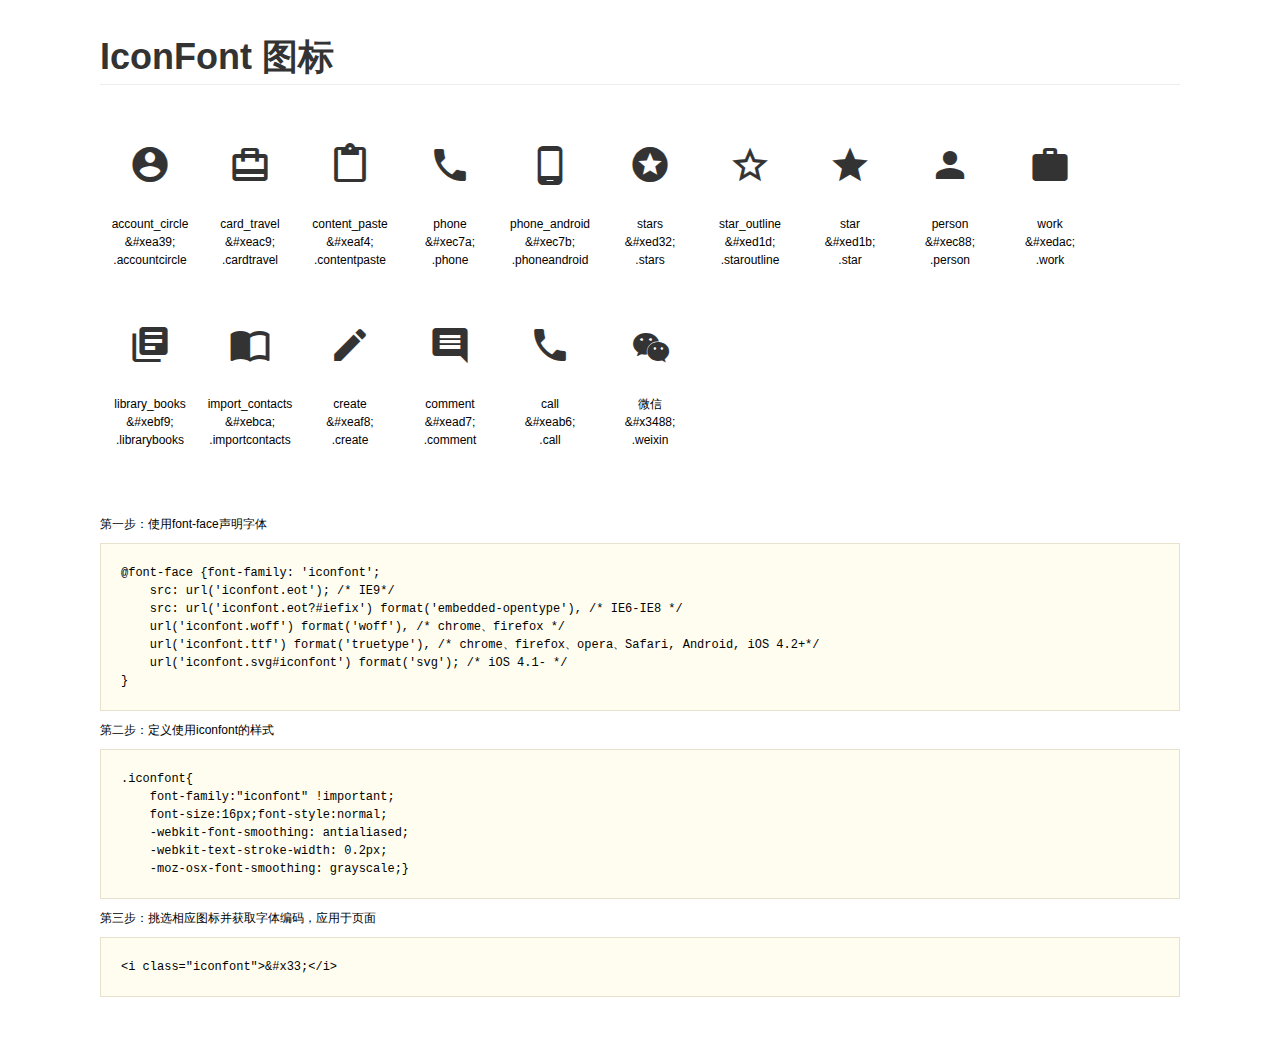
==== static/fonts/demo.html @ f4328b02 "commit" ====
<!DOCTYPE html>
<html>
<head>
    <meta charset="utf-8"/>
    <title>IconFont</title>
    <link rel="stylesheet" href="demo.css">
    <link rel="stylesheet" href="iconfont.css">
</head>
<body>
    <div class="main">
        <h1>IconFont 图标</h1>
        <ul class="icon_lists clear">
            
                <li>
                <i class="icon iconfont">&#xea39;</i>
                    <div class="name">account_circle</div>
                    <div class="code">&amp;#xea39;</div>
                    <div class="fontclass">.accountcircle</div>
                </li>
            
                <li>
                <i class="icon iconfont">&#xeac9;</i>
                    <div class="name">card_travel</div>
                    <div class="code">&amp;#xeac9;</div>
                    <div class="fontclass">.cardtravel</div>
                </li>
            
                <li>
                <i class="icon iconfont">&#xeaf4;</i>
                    <div class="name">content_paste</div>
                    <div class="code">&amp;#xeaf4;</div>
                    <div class="fontclass">.contentpaste</div>
                </li>
            
                <li>
                <i class="icon iconfont">&#xec7a;</i>
                    <div class="name">phone</div>
                    <div class="code">&amp;#xec7a;</div>
                    <div class="fontclass">.phone</div>
                </li>
            
                <li>
                <i class="icon iconfont">&#xec7b;</i>
                    <div class="name">phone_android</div>
                    <div class="code">&amp;#xec7b;</div>
                    <div class="fontclass">.phoneandroid</div>
                </li>
            
                <li>
                <i class="icon iconfont">&#xed32;</i>
                    <div class="name">stars</div>
                    <div class="code">&amp;#xed32;</div>
                    <div class="fontclass">.stars</div>
                </li>
            
                <li>
                <i class="icon iconfont">&#xed1d;</i>
                    <div class="name">star_outline</div>
                    <div class="code">&amp;#xed1d;</div>
                    <div class="fontclass">.staroutline</div>
                </li>
            
                <li>
                <i class="icon iconfont">&#xed1b;</i>
                    <div class="name">star</div>
                    <div class="code">&amp;#xed1b;</div>
                    <div class="fontclass">.star</div>
                </li>
            
                <li>
                <i class="icon iconfont">&#xec88;</i>
                    <div class="name">person</div>
                    <div class="code">&amp;#xec88;</div>
                    <div class="fontclass">.person</div>
                </li>
            
                <li>
                <i class="icon iconfont">&#xedac;</i>
                    <div class="name">work</div>
                    <div class="code">&amp;#xedac;</div>
                    <div class="fontclass">.work</div>
                </li>
            
                <li>
                <i class="icon iconfont">&#xebf9;</i>
                    <div class="name">library_books</div>
                    <div class="code">&amp;#xebf9;</div>
                    <div class="fontclass">.librarybooks</div>
                </li>
            
                <li>
                <i class="icon iconfont">&#xebca;</i>
                    <div class="name">import_contacts</div>
                    <div class="code">&amp;#xebca;</div>
                    <div class="fontclass">.importcontacts</div>
                </li>
            
                <li>
                <i class="icon iconfont">&#xeaf8;</i>
                    <div class="name">create</div>
                    <div class="code">&amp;#xeaf8;</div>
                    <div class="fontclass">.create</div>
                </li>
            
                <li>
                <i class="icon iconfont">&#xead7;</i>
                    <div class="name">comment</div>
                    <div class="code">&amp;#xead7;</div>
                    <div class="fontclass">.comment</div>
                </li>
            
                <li>
                <i class="icon iconfont">&#xeab6;</i>
                    <div class="name">call</div>
                    <div class="code">&amp;#xeab6;</div>
                    <div class="fontclass">.call</div>
                </li>
            
                <li>
                <i class="icon iconfont">&#x3488;</i>
                    <div class="name">微信</div>
                    <div class="code">&amp;#x3488;</div>
                    <div class="fontclass">.weixin</div>
                </li>
            
        </ul>


        <div class="helps">
            第一步：使用font-face声明字体
            <pre>
@font-face {font-family: 'iconfont';
    src: url('iconfont.eot'); /* IE9*/
    src: url('iconfont.eot?#iefix') format('embedded-opentype'), /* IE6-IE8 */
    url('iconfont.woff') format('woff'), /* chrome、firefox */
    url('iconfont.ttf') format('truetype'), /* chrome、firefox、opera、Safari, Android, iOS 4.2+*/
    url('iconfont.svg#iconfont') format('svg'); /* iOS 4.1- */
}
</pre>
第二步：定义使用iconfont的样式
            <pre>
.iconfont{
    font-family:"iconfont" !important;
    font-size:16px;font-style:normal;
    -webkit-font-smoothing: antialiased;
    -webkit-text-stroke-width: 0.2px;
    -moz-osx-font-smoothing: grayscale;}
</pre>
第三步：挑选相应图标并获取字体编码，应用于页面
<pre>
&lt;i class="iconfont"&gt;&amp;#x33;&lt;/i&gt;
</pre>
        </div>

    </div>
</body>
</html>
---- static/fonts/demo.css ----
*{margin: 0;padding: 0;list-style: none;}
/*
KISSY CSS Reset
理念：1. reset 的目的不是清除浏览器的默认样式，这仅是部分工作。清除和重置是紧密不可分的。
2. reset 的目的不是让默认样式在所有浏览器下一致，而是减少默认样式有可能带来的问题。
3. reset 期望提供一套普适通用的基础样式。但没有银弹，推荐根据具体需求，裁剪和修改后再使用。
特色：1. 适应中文；2. 基于最新主流浏览器。
维护：玉伯<lifesinger@gmail.com>, 正淳<ragecarrier@gmail.com>
 */

/** 清除内外边距 **/
body, h1, h2, h3, h4, h5, h6, hr, p, blockquote, /* structural elements 结构元素 */
dl, dt, dd, ul, ol, li, /* list elements 列表元素 */
pre, /* text formatting elements 文本格式元素 */
form, fieldset, legend, button, input, textarea, /* form elements 表单元素 */
th, td /* table elements 表格元素 */ {
  margin: 0;
  padding: 0;
}

/** 设置默认字体 **/
body,
button, input, select, textarea /* for ie */ {
  font: 12px/1.5 tahoma, arial, \5b8b\4f53, sans-serif;
}
h1, h2, h3, h4, h5, h6 { font-size: 100%; }
address, cite, dfn, em, var { font-style: normal; } /* 将斜体扶正 */
code, kbd, pre, samp { font-family: courier new, courier, monospace; } /* 统一等宽字体 */
small { font-size: 12px; } /* 小于 12px 的中文很难阅读，让 small 正常化 */

/** 重置列表元素 **/
ul, ol { list-style: none; }

/** 重置文本格式元素 **/
a { text-decoration: none; }
a:hover { text-decoration: underline; }


/** 重置表单元素 **/
legend { color: #000; } /* for ie6 */
fieldset, img { border: 0; } /* img 搭车：让链接里的 img 无边框 */
button, input, select, textarea { font-size: 100%; } /* 使得表单元素在 ie 下能继承字体大小 */
/* 注：optgroup 无法扶正 */

/** 重置表格元素 **/
table { border-collapse: collapse; border-spacing: 0; }

/* 清除浮动 */
.ks-clear:after, .clear:after {
  content: '\20';
  display: block;
  height: 0;
  clear: both;
}
.ks-clear, .clear {
  *zoom: 1;
}

.main {padding: 30px 100px;}
.main h1{font-size:36px; color:#333; text-align:left;margin-bottom:30px; border-bottom: 1px solid #eee;}

.helps{margin-top:40px;}
.helps pre{
  padding:20px;
  margin:10px 0;
  border:solid 1px #e7e1cd;
  background-color: #fffdef;
  overflow: auto;
}

.icon_lists li{
  float:left;
  width: 100px;
  height:180px;
  text-align: center;
}
.icon_lists .icon{
  font-size: 42px;
  line-height: 100px;
  margin: 10px 0;
  color:#333;
  -webkit-transition: font-size 0.25s ease-out 0s;
  -moz-transition: font-size 0.25s ease-out 0s;
  transition: font-size 0.25s ease-out 0s;

}
.icon_lists .icon:hover{
  font-size: 100px;
}
---- static/fonts/iconfont.css ----
@font-face {font-family: "iconfont";
  src: url('iconfont.eot?t=1471761507'); /* IE9*/
  src: url('iconfont.eot?t=1471761507#iefix') format('embedded-opentype'), /* IE6-IE8 */
  url('iconfont.woff?t=1471761507') format('woff'), /* chrome, firefox */
  url('iconfont.ttf?t=1471761507') format('truetype'), /* chrome, firefox, opera, Safari, Android, iOS 4.2+*/
  url('iconfont.svg?t=1471761507#iconfont') format('svg'); /* iOS 4.1- */
}

.iconfont {
  font-family:"iconfont" !important;
  font-size:16px;
  font-style:normal;
  -webkit-font-smoothing: antialiased;
  -webkit-text-stroke-width: 0.2px;
  -moz-osx-font-smoothing: grayscale;
}
.icon-accountcircle:before { content: "\ea39"; }
.icon-cardtravel:before { content: "\eac9"; }
.icon-contentpaste:before { content: "\eaf4"; }
.icon-phone:before { content: "\ec7a"; }
.icon-phoneandroid:before { content: "\ec7b"; }
.icon-stars:before { content: "\ed32"; }
.icon-staroutline:before { content: "\ed1d"; }
.icon-star:before { content: "\ed1b"; }
.icon-person:before { content: "\ec88"; }
.icon-work:before { content: "\edac"; }
.icon-librarybooks:before { content: "\ebf9"; }
.icon-importcontacts:before { content: "\ebca"; }
.icon-create:before { content: "\eaf8"; }
.icon-comment:before { content: "\ead7"; }
.icon-call:before { content: "\eab6"; }
.icon-weixin:before { content: "\3488"; }
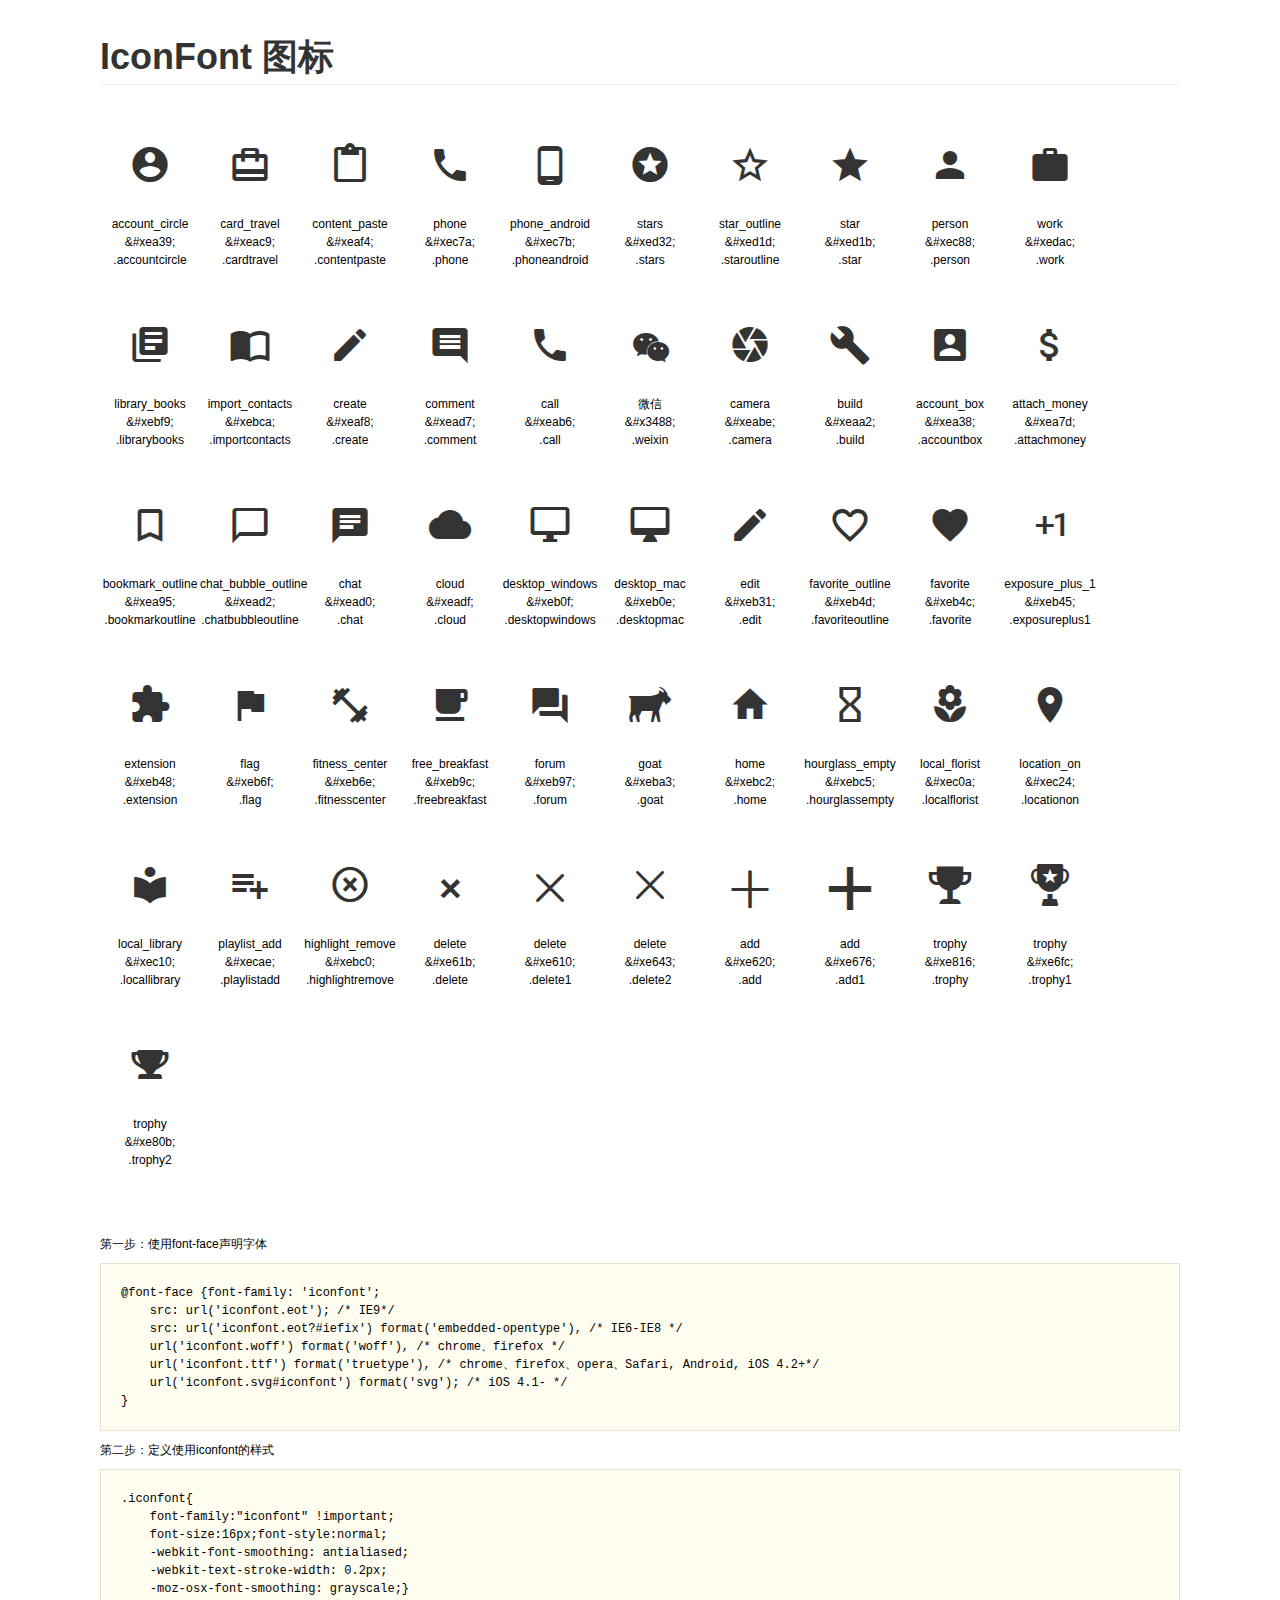
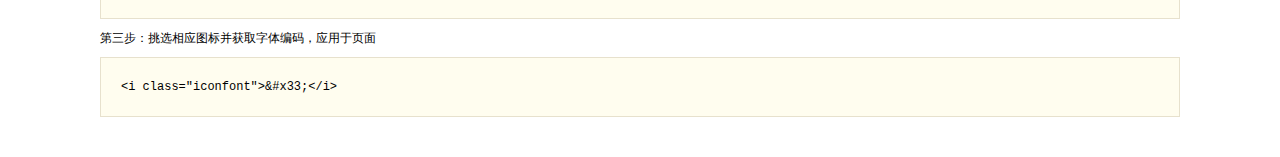
==== commit 546a1907: "commit" ====
--- a/static/fonts/demo.html
+++ b/static/fonts/demo.html
@@ -122,6 +122,251 @@
                     <div class="name">微信</div>
                     <div class="code">&amp;#x3488;</div>
                     <div class="fontclass">.weixin</div>
+                </li>
+            
+                <li>
+                <i class="icon iconfont">&#xeabe;</i>
+                    <div class="name">camera</div>
+                    <div class="code">&amp;#xeabe;</div>
+                    <div class="fontclass">.camera</div>
+                </li>
+            
+                <li>
+                <i class="icon iconfont">&#xeaa2;</i>
+                    <div class="name">build</div>
+                    <div class="code">&amp;#xeaa2;</div>
+                    <div class="fontclass">.build</div>
+                </li>
+            
+                <li>
+                <i class="icon iconfont">&#xea38;</i>
+                    <div class="name">account_box</div>
+                    <div class="code">&amp;#xea38;</div>
+                    <div class="fontclass">.accountbox</div>
+                </li>
+            
+                <li>
+                <i class="icon iconfont">&#xea7d;</i>
+                    <div class="name">attach_money</div>
+                    <div class="code">&amp;#xea7d;</div>
+                    <div class="fontclass">.attachmoney</div>
+                </li>
+            
+                <li>
+                <i class="icon iconfont">&#xea95;</i>
+                    <div class="name">bookmark_outline</div>
+                    <div class="code">&amp;#xea95;</div>
+                    <div class="fontclass">.bookmarkoutline</div>
+                </li>
+            
+                <li>
+                <i class="icon iconfont">&#xead2;</i>
+                    <div class="name">chat_bubble_outline</div>
+                    <div class="code">&amp;#xead2;</div>
+                    <div class="fontclass">.chatbubbleoutline</div>
+                </li>
+            
+                <li>
+                <i class="icon iconfont">&#xead0;</i>
+                    <div class="name">chat</div>
+                    <div class="code">&amp;#xead0;</div>
+                    <div class="fontclass">.chat</div>
+                </li>
+            
+                <li>
+                <i class="icon iconfont">&#xeadf;</i>
+                    <div class="name">cloud</div>
+                    <div class="code">&amp;#xeadf;</div>
+                    <div class="fontclass">.cloud</div>
+                </li>
+            
+                <li>
+                <i class="icon iconfont">&#xeb0f;</i>
+                    <div class="name">desktop_windows</div>
+                    <div class="code">&amp;#xeb0f;</div>
+                    <div class="fontclass">.desktopwindows</div>
+                </li>
+            
+                <li>
+                <i class="icon iconfont">&#xeb0e;</i>
+                    <div class="name">desktop_mac</div>
+                    <div class="code">&amp;#xeb0e;</div>
+                    <div class="fontclass">.desktopmac</div>
+                </li>
+            
+                <li>
+                <i class="icon iconfont">&#xeb31;</i>
+                    <div class="name">edit</div>
+                    <div class="code">&amp;#xeb31;</div>
+                    <div class="fontclass">.edit</div>
+                </li>
+            
+                <li>
+                <i class="icon iconfont">&#xeb4d;</i>
+                    <div class="name">favorite_outline</div>
+                    <div class="code">&amp;#xeb4d;</div>
+                    <div class="fontclass">.favoriteoutline</div>
+                </li>
+            
+                <li>
+                <i class="icon iconfont">&#xeb4c;</i>
+                    <div class="name">favorite</div>
+                    <div class="code">&amp;#xeb4c;</div>
+                    <div class="fontclass">.favorite</div>
+                </li>
+            
+                <li>
+                <i class="icon iconfont">&#xeb45;</i>
+                    <div class="name">exposure_plus_1</div>
+                    <div class="code">&amp;#xeb45;</div>
+                    <div class="fontclass">.exposureplus1</div>
+                </li>
+            
+                <li>
+                <i class="icon iconfont">&#xeb48;</i>
+                    <div class="name">extension</div>
+                    <div class="code">&amp;#xeb48;</div>
+                    <div class="fontclass">.extension</div>
+                </li>
+            
+                <li>
+                <i class="icon iconfont">&#xeb6f;</i>
+                    <div class="name">flag</div>
+                    <div class="code">&amp;#xeb6f;</div>
+                    <div class="fontclass">.flag</div>
+                </li>
+            
+                <li>
+                <i class="icon iconfont">&#xeb6e;</i>
+                    <div class="name">fitness_center</div>
+                    <div class="code">&amp;#xeb6e;</div>
+                    <div class="fontclass">.fitnesscenter</div>
+                </li>
+            
+                <li>
+                <i class="icon iconfont">&#xeb9c;</i>
+                    <div class="name">free_breakfast</div>
+                    <div class="code">&amp;#xeb9c;</div>
+                    <div class="fontclass">.freebreakfast</div>
+                </li>
+            
+                <li>
+                <i class="icon iconfont">&#xeb97;</i>
+                    <div class="name">forum</div>
+                    <div class="code">&amp;#xeb97;</div>
+                    <div class="fontclass">.forum</div>
+                </li>
+            
+                <li>
+                <i class="icon iconfont">&#xeba3;</i>
+                    <div class="name">goat</div>
+                    <div class="code">&amp;#xeba3;</div>
+                    <div class="fontclass">.goat</div>
+                </li>
+            
+                <li>
+                <i class="icon iconfont">&#xebc2;</i>
+                    <div class="name">home</div>
+                    <div class="code">&amp;#xebc2;</div>
+                    <div class="fontclass">.home</div>
+                </li>
+            
+                <li>
+                <i class="icon iconfont">&#xebc5;</i>
+                    <div class="name">hourglass_empty</div>
+                    <div class="code">&amp;#xebc5;</div>
+                    <div class="fontclass">.hourglassempty</div>
+                </li>
+            
+                <li>
+                <i class="icon iconfont">&#xec0a;</i>
+                    <div class="name">local_florist</div>
+                    <div class="code">&amp;#xec0a;</div>
+                    <div class="fontclass">.localflorist</div>
+                </li>
+            
+                <li>
+                <i class="icon iconfont">&#xec24;</i>
+                    <div class="name">location_on</div>
+                    <div class="code">&amp;#xec24;</div>
+                    <div class="fontclass">.locationon</div>
+                </li>
+            
+                <li>
+                <i class="icon iconfont">&#xec10;</i>
+                    <div class="name">local_library</div>
+                    <div class="code">&amp;#xec10;</div>
+                    <div class="fontclass">.locallibrary</div>
+                </li>
+            
+                <li>
+                <i class="icon iconfont">&#xecae;</i>
+                    <div class="name">playlist_add</div>
+                    <div class="code">&amp;#xecae;</div>
+                    <div class="fontclass">.playlistadd</div>
+                </li>
+            
+                <li>
+                <i class="icon iconfont">&#xebc0;</i>
+                    <div class="name">highlight_remove</div>
+                    <div class="code">&amp;#xebc0;</div>
+                    <div class="fontclass">.highlightremove</div>
+                </li>
+            
+                <li>
+                <i class="icon iconfont">&#xe61b;</i>
+                    <div class="name">delete</div>
+                    <div class="code">&amp;#xe61b;</div>
+                    <div class="fontclass">.delete</div>
+                </li>
+            
+                <li>
+                <i class="icon iconfont">&#xe610;</i>
+                    <div class="name">delete</div>
+                    <div class="code">&amp;#xe610;</div>
+                    <div class="fontclass">.delete1</div>
+                </li>
+            
+                <li>
+                <i class="icon iconfont">&#xe643;</i>
+                    <div class="name">delete</div>
+                    <div class="code">&amp;#xe643;</div>
+                    <div class="fontclass">.delete2</div>
+                </li>
+            
+                <li>
+                <i class="icon iconfont">&#xe620;</i>
+                    <div class="name">add</div>
+                    <div class="code">&amp;#xe620;</div>
+                    <div class="fontclass">.add</div>
+                </li>
+            
+                <li>
+                <i class="icon iconfont">&#xe676;</i>
+                    <div class="name">add</div>
+                    <div class="code">&amp;#xe676;</div>
+                    <div class="fontclass">.add1</div>
+                </li>
+            
+                <li>
+                <i class="icon iconfont">&#xe816;</i>
+                    <div class="name">trophy</div>
+                    <div class="code">&amp;#xe816;</div>
+                    <div class="fontclass">.trophy</div>
+                </li>
+            
+                <li>
+                <i class="icon iconfont">&#xe6fc;</i>
+                    <div class="name">trophy</div>
+                    <div class="code">&amp;#xe6fc;</div>
+                    <div class="fontclass">.trophy1</div>
+                </li>
+            
+                <li>
+                <i class="icon iconfont">&#xe80b;</i>
+                    <div class="name">trophy</div>
+                    <div class="code">&amp;#xe80b;</div>
+                    <div class="fontclass">.trophy2</div>
                 </li>
             
         </ul>
--- a/static/fonts/iconfont.css
+++ b/static/fonts/iconfont.css
@@ -1,10 +1,10 @@
 
 @font-face {font-family: "iconfont";
-  src: url('iconfont.eot?t=1471761507'); /* IE9*/
-  src: url('iconfont.eot?t=1471761507#iefix') format('embedded-opentype'), /* IE6-IE8 */
-  url('iconfont.woff?t=1471761507') format('woff'), /* chrome, firefox */
-  url('iconfont.ttf?t=1471761507') format('truetype'), /* chrome, firefox, opera, Safari, Android, iOS 4.2+*/
-  url('iconfont.svg?t=1471761507#iconfont') format('svg'); /* iOS 4.1- */
+  src: url('iconfont.eot?t=1472035662'); /* IE9*/
+  src: url('iconfont.eot?t=1472035662#iefix') format('embedded-opentype'), /* IE6-IE8 */
+  url('iconfont.woff?t=1472035662') format('woff'), /* chrome, firefox */
+  url('iconfont.ttf?t=1472035662') format('truetype'), /* chrome, firefox, opera, Safari, Android, iOS 4.2+*/
+  url('iconfont.svg?t=1472035662#iconfont') format('svg'); /* iOS 4.1- */
 }
 
 .iconfont {
@@ -31,3 +31,38 @@
 .icon-comment:before { content: "\ead7"; }
 .icon-call:before { content: "\eab6"; }
 .icon-weixin:before { content: "\3488"; }
+.icon-camera:before { content: "\eabe"; }
+.icon-build:before { content: "\eaa2"; }
+.icon-accountbox:before { content: "\ea38"; }
+.icon-attachmoney:before { content: "\ea7d"; }
+.icon-bookmarkoutline:before { content: "\ea95"; }
+.icon-chatbubbleoutline:before { content: "\ead2"; }
+.icon-chat:before { content: "\ead0"; }
+.icon-cloud:before { content: "\eadf"; }
+.icon-desktopwindows:before { content: "\eb0f"; }
+.icon-desktopmac:before { content: "\eb0e"; }
+.icon-edit:before { content: "\eb31"; }
+.icon-favoriteoutline:before { content: "\eb4d"; }
+.icon-favorite:before { content: "\eb4c"; }
+.icon-exposureplus1:before { content: "\eb45"; }
+.icon-extension:before { content: "\eb48"; }
+.icon-flag:before { content: "\eb6f"; }
+.icon-fitnesscenter:before { content: "\eb6e"; }
+.icon-freebreakfast:before { content: "\eb9c"; }
+.icon-forum:before { content: "\eb97"; }
+.icon-goat:before { content: "\eba3"; }
+.icon-home:before { content: "\ebc2"; }
+.icon-hourglassempty:before { content: "\ebc5"; }
+.icon-localflorist:before { content: "\ec0a"; }
+.icon-locationon:before { content: "\ec24"; }
+.icon-locallibrary:before { content: "\ec10"; }
+.icon-playlistadd:before { content: "\ecae"; }
+.icon-highlightremove:before { content: "\ebc0"; }
+.icon-delete:before { content: "\e61b"; }
+.icon-delete1:before { content: "\e610"; }
+.icon-delete2:before { content: "\e643"; }
+.icon-add:before { content: "\e620"; }
+.icon-add1:before { content: "\e676"; }
+.icon-trophy:before { content: "\e816"; }
+.icon-trophy1:before { content: "\e6fc"; }
+.icon-trophy2:before { content: "\e80b"; }
